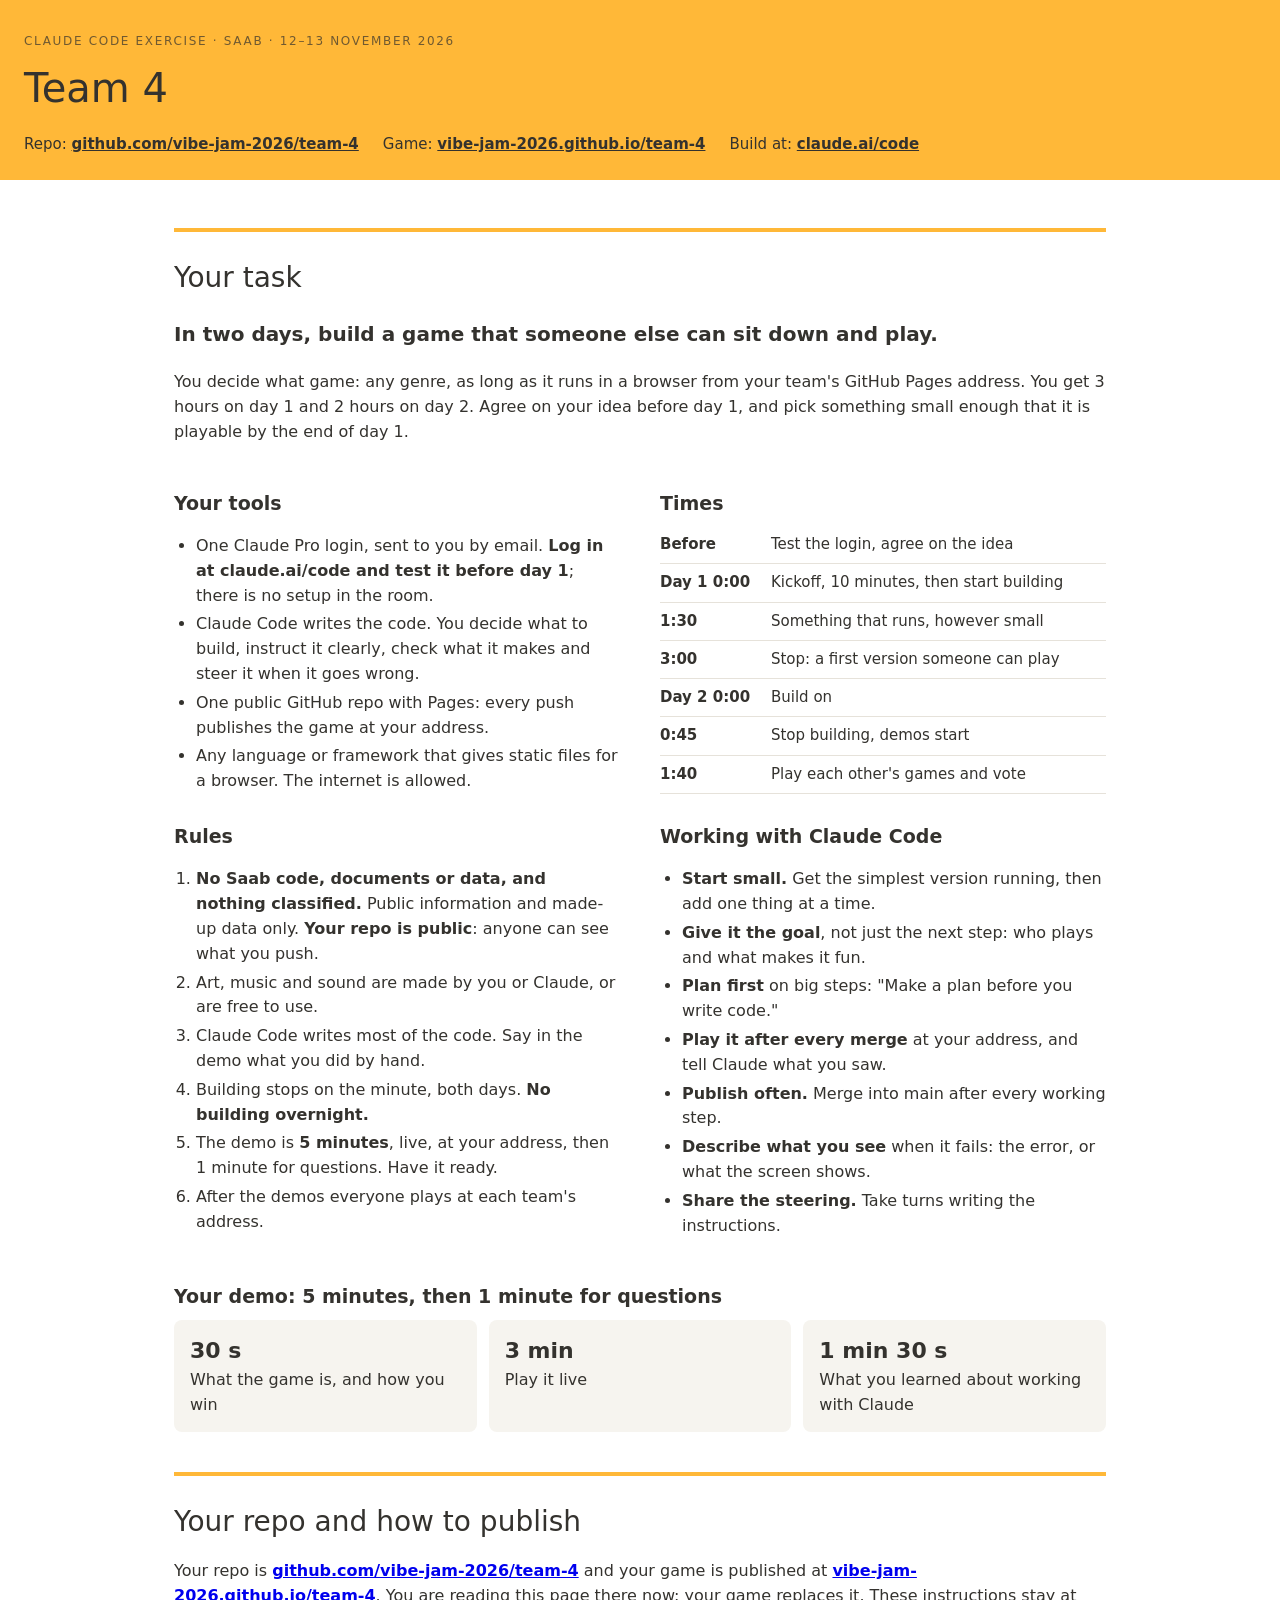
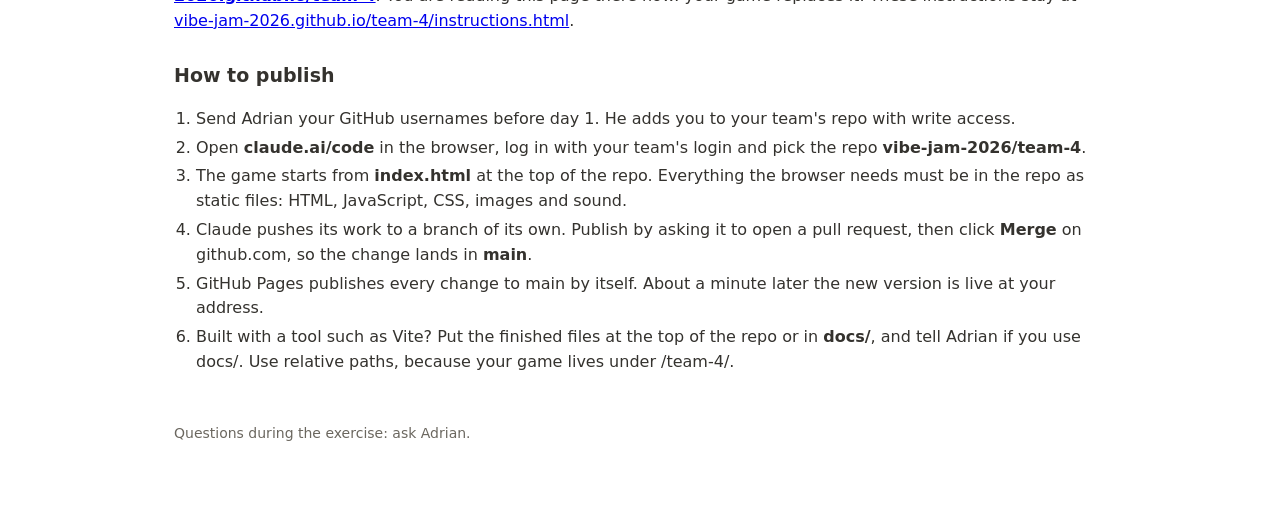
==== instructions.html @ bb950cb7 "Team instructions as the start page" ====
<!doctype html><html lang="en"><head><meta charset="utf-8"><meta name="viewport" content="width=device-width,initial-scale=1">
<title>Team 4 · Claude Code exercise</title><style>
:root { --y: #FFB838; --ink: #34322E; --mut: #6b675f; --line: #e6e2da; }
* { box-sizing: border-box; }
body { margin: 0; font: 16px/1.55 system-ui, -apple-system, "Segoe UI", sans-serif; color: var(--ink); background: #fff; }
header { background: var(--y); padding: 32px 24px 24px; }
header .k { font-size: 12px; letter-spacing: .14em; text-transform: uppercase; opacity: .7; }
header h1 { margin: 6px 0 14px; font-size: 40px; font-weight: 500; }
header .where { display: flex; flex-wrap: wrap; gap: 8px 24px; font-size: 15px; }
header a { color: inherit; font-weight: 600; }
main { max-width: 980px; margin: 0 auto; padding: 8px 24px 64px; }
h2.part { font-size: 28px; font-weight: 500; margin: 40px 0 8px; padding-top: 24px; border-top: 4px solid var(--y); }
h2 { font-size: 19px; margin: 28px 0 8px; }
h3 { font-size: 16px; margin: 0 0 6px; }
.task { font-size: 20px; }
.cols { display: grid; grid-template-columns: 1fr 1fr; gap: 0 40px; }
@media (max-width: 760px) { .cols { grid-template-columns: 1fr; } header h1 { font-size: 30px; } }
ul, ol { padding-left: 22px; } li { margin: 4px 0; }
table { border-collapse: collapse; width: 100%; font-size: 15px; }
td, th { text-align: left; padding: 7px 10px 7px 0; border-bottom: 1px solid var(--line); vertical-align: top; }
td:first-child { white-space: nowrap; }
.demo { display: grid; grid-template-columns: repeat(3, 1fr); gap: 12px; }
.demo div { background: #f6f4ef; border-radius: 8px; padding: 14px 16px; }
.demo b { display: block; font-size: 22px; }
.card { background: #f6f4ef; border-radius: 8px; padding: 14px 16px; }
footer { color: var(--mut); font-size: 14px; margin-top: 48px; }</style></head><body>
<header><div class="k">Claude Code exercise · Saab · 12–13 November 2026</div><h1>Team 4</h1>
<div class="where"><span>Repo: <a href="https://github.com/vibe-jam-2026/team-4">github.com/vibe-jam-2026/team-4</a></span><span>Game: <a href="https://vibe-jam-2026.github.io/team-4/">vibe-jam-2026.github.io/team-4</a></span><span>Build at: <a href="https://claude.ai/code">claude.ai/code</a></span></div></header>
<main>
  <h2 class="part">Your task</h2>
  <p class="task"><b>In two days, build a game that someone else can sit down and play.</b></p>
  <p>You decide what game: any genre, as long as it runs in a browser from your team's GitHub Pages address. You get 3 hours on day 1 and 2 hours on day 2. Agree on your idea before day 1, and pick something small enough that it is playable by the end of day 1.</p>

  <div class="cols">
    <div>
      <h2>Your tools</h2>
      <ul>
        <li>One Claude Pro login, sent to you by email. <b>Log in at claude.ai/code and test it before day 1</b>; there is no setup in the room.</li>
        <li>Claude Code writes the code. You decide what to build, instruct it clearly, check what it makes and steer it when it goes wrong.</li>
        <li>One public GitHub repo with Pages: every push publishes the game at your address.</li>
        <li>Any language or framework that gives static files for a browser. The internet is allowed.</li>
      </ul>
      <h2>Rules</h2>
      <ol>
        <li><b>No Saab code, documents or data, and nothing classified.</b> Public information and made-up data only. <b>Your repo is public</b>: anyone can see what you push.</li>
        <li>Art, music and sound are made by you or Claude, or are free to use.</li>
        <li>Claude Code writes most of the code. Say in the demo what you did by hand.</li>
        <li>Building stops on the minute, both days. <b>No building overnight.</b></li>
        <li>The demo is <b>5 minutes</b>, live, at your address, then 1 minute for questions. Have it ready.</li>
        <li>After the demos everyone plays at each team's address.</li>
      </ol>
    </div>
    <div>
      <h2>Times</h2>
      <table>
        <tr><td><b>Before</b></td><td style="white-space:normal;color:inherit">Test the login, agree on the idea</td></tr>
        <tr><td><b>Day 1 0:00</b></td><td style="white-space:normal;color:inherit">Kickoff, 10 minutes, then start building</td></tr>
        <tr><td><b>1:30</b></td><td style="white-space:normal;color:inherit">Something that runs, however small</td></tr>
        <tr><td><b>3:00</b></td><td style="white-space:normal;color:inherit">Stop: a first version someone can play</td></tr>
        <tr><td><b>Day 2 0:00</b></td><td style="white-space:normal;color:inherit">Build on</td></tr>
        <tr><td><b>0:45</b></td><td style="white-space:normal;color:inherit">Stop building, demos start</td></tr>
        <tr><td><b>1:40</b></td><td style="white-space:normal;color:inherit">Play each other's games and vote</td></tr>
      </table>
      <h2>Working with Claude Code</h2>
      <ul>
        <li><b>Start small.</b> Get the simplest version running, then add one thing at a time.</li>
        <li><b>Give it the goal</b>, not just the next step: who plays and what makes it fun.</li>
        <li><b>Plan first</b> on big steps: "Make a plan before you write code."</li>
        <li><b>Play it after every merge</b> at your address, and tell Claude what you saw.</li>
        <li><b>Publish often.</b> Merge into main after every working step.</li>
        <li><b>Describe what you see</b> when it fails: the error, or what the screen shows.</li>
        <li><b>Share the steering.</b> Take turns writing the instructions.</li>
      </ul>
    </div>
  </div>

  <h2>Your demo: 5 minutes, then 1 minute for questions</h2>
  <div class="demo">
    <div><b>30 s</b>What the game is, and how you win</div>
    <div><b>3 min</b>Play it live</div>
    <div><b>1 min 30 s</b>What you learned about working with Claude</div>
  </div>
  


  <h2 class="part">Your repo and how to publish</h2>
  <p>Your repo is <a href="https://github.com/vibe-jam-2026/team-4"><b>github.com/vibe-jam-2026/team-4</b></a> and your game is published at <a href="https://vibe-jam-2026.github.io/team-4/"><b>vibe-jam-2026.github.io/team-4</b></a>. You are reading this page there now: your game replaces it. These instructions stay at <a href="instructions.html">vibe-jam-2026.github.io/team-4/instructions.html</a>.</p>
  
  <h2>How to publish</h2>
  <ol>
    <li>Send Adrian your GitHub usernames before day 1. He adds you to your team's repo with write access.</li>
    <li>Open <b>claude.ai/code</b> in the browser, log in with your team's login and pick the repo <b>vibe-jam-2026/team-4</b>.</li>
    <li>The game starts from <b>index.html</b> at the top of the repo. Everything the browser needs must be in the repo as static files: HTML, JavaScript, CSS, images and sound.</li>
    <li>Claude pushes its work to a branch of its own. Publish by asking it to open a pull request, then click <b>Merge</b> on github.com, so the change lands in <b>main</b>.</li>
    <li>GitHub Pages publishes every change to main by itself. About a minute later the new version is live at your address.</li>
    <li>Built with a tool such as Vite? Put the finished files at the top of the repo or in <b>docs/</b>, and tell Adrian if you use docs/. Use relative paths, because your game lives under /team-4/.</li>
  </ol>
  
<footer>Questions during the exercise: ask Adrian.</footer></main></body></html>
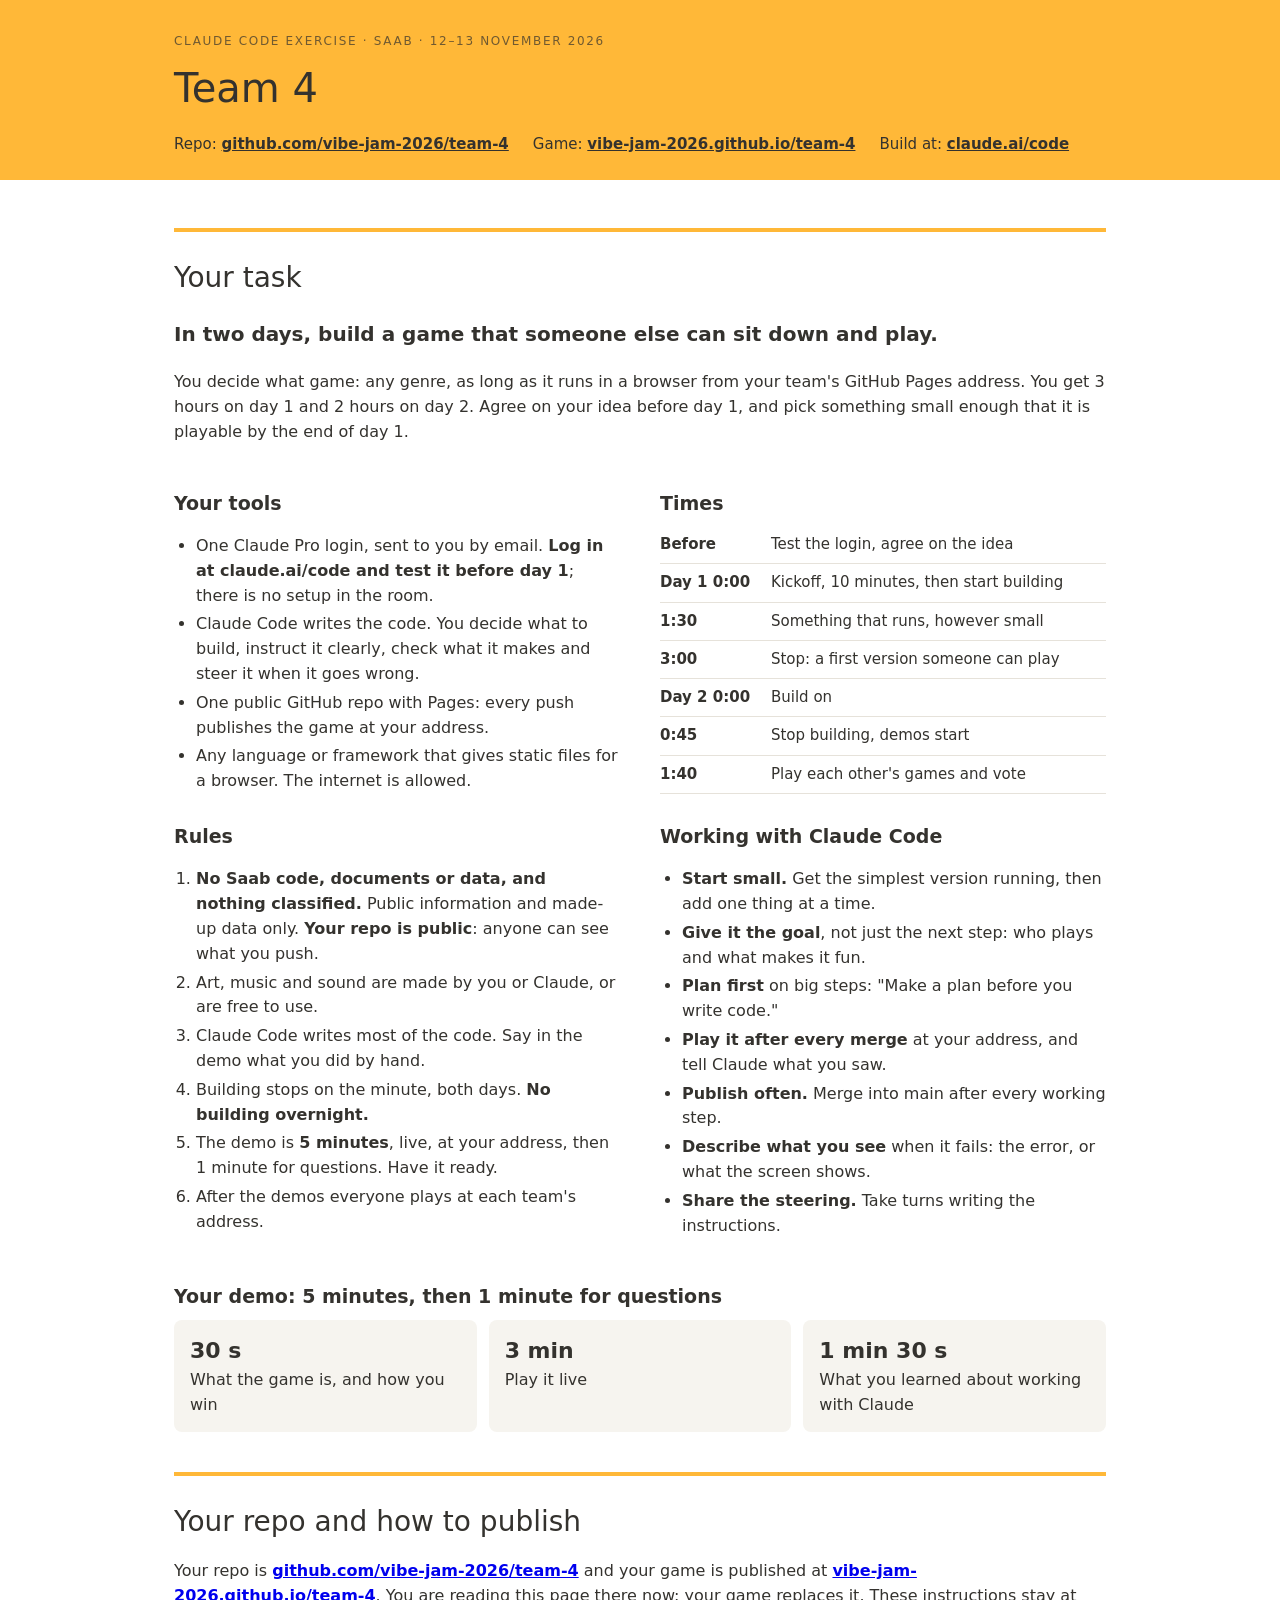
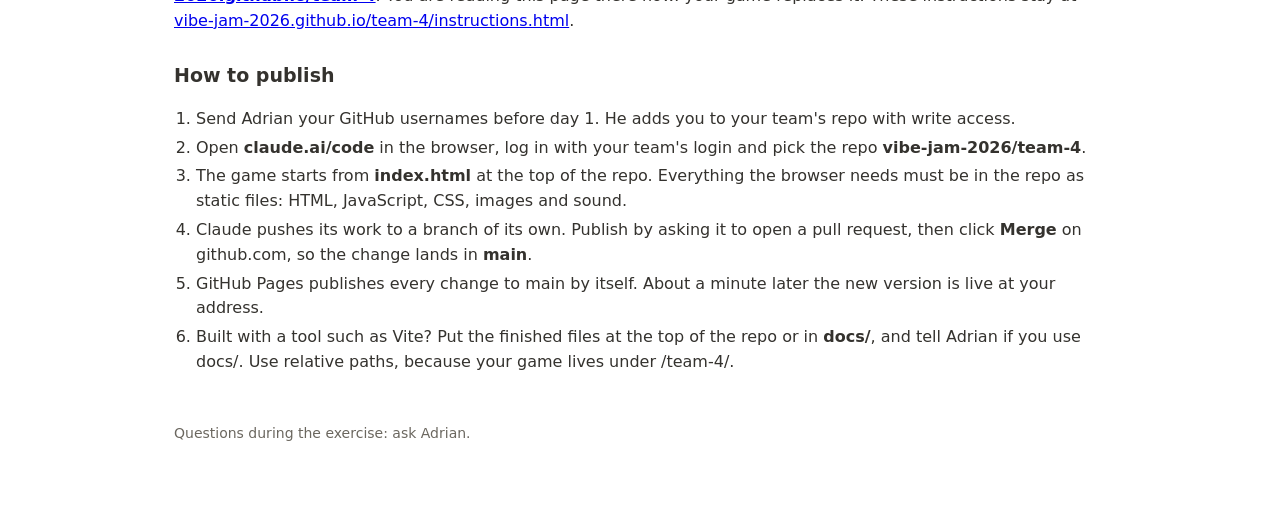
==== commit 3facaf20: "Header follows the text width" ====
--- a/instructions.html
+++ b/instructions.html
@@ -3,7 +3,8 @@
 :root { --y: #FFB838; --ink: #34322E; --mut: #6b675f; --line: #e6e2da; }
 * { box-sizing: border-box; }
 body { margin: 0; font: 16px/1.55 system-ui, -apple-system, "Segoe UI", sans-serif; color: var(--ink); background: #fff; }
-header { background: var(--y); padding: 32px 24px 24px; }
+header { background: var(--y); padding: 32px 0 24px; }
+.wrap { max-width: 980px; margin: 0 auto; padding: 0 24px; }
 header .k { font-size: 12px; letter-spacing: .14em; text-transform: uppercase; opacity: .7; }
 header h1 { margin: 6px 0 14px; font-size: 40px; font-weight: 500; }
 header .where { display: flex; flex-wrap: wrap; gap: 8px 24px; font-size: 15px; }
@@ -24,8 +25,8 @@
 .demo b { display: block; font-size: 22px; }
 .card { background: #f6f4ef; border-radius: 8px; padding: 14px 16px; }
 footer { color: var(--mut); font-size: 14px; margin-top: 48px; }</style></head><body>
-<header><div class="k">Claude Code exercise · Saab · 12–13 November 2026</div><h1>Team 4</h1>
-<div class="where"><span>Repo: <a href="https://github.com/vibe-jam-2026/team-4">github.com/vibe-jam-2026/team-4</a></span><span>Game: <a href="https://vibe-jam-2026.github.io/team-4/">vibe-jam-2026.github.io/team-4</a></span><span>Build at: <a href="https://claude.ai/code">claude.ai/code</a></span></div></header>
+<header><div class="wrap"><div class="k">Claude Code exercise · Saab · 12–13 November 2026</div><h1>Team 4</h1>
+<div class="where"><span>Repo: <a href="https://github.com/vibe-jam-2026/team-4">github.com/vibe-jam-2026/team-4</a></span><span>Game: <a href="https://vibe-jam-2026.github.io/team-4/">vibe-jam-2026.github.io/team-4</a></span><span>Build at: <a href="https://claude.ai/code">claude.ai/code</a></span></div></div></header>
 <main>
   <h2 class="part">Your task</h2>
   <p class="task"><b>In two days, build a game that someone else can sit down and play.</b></p>
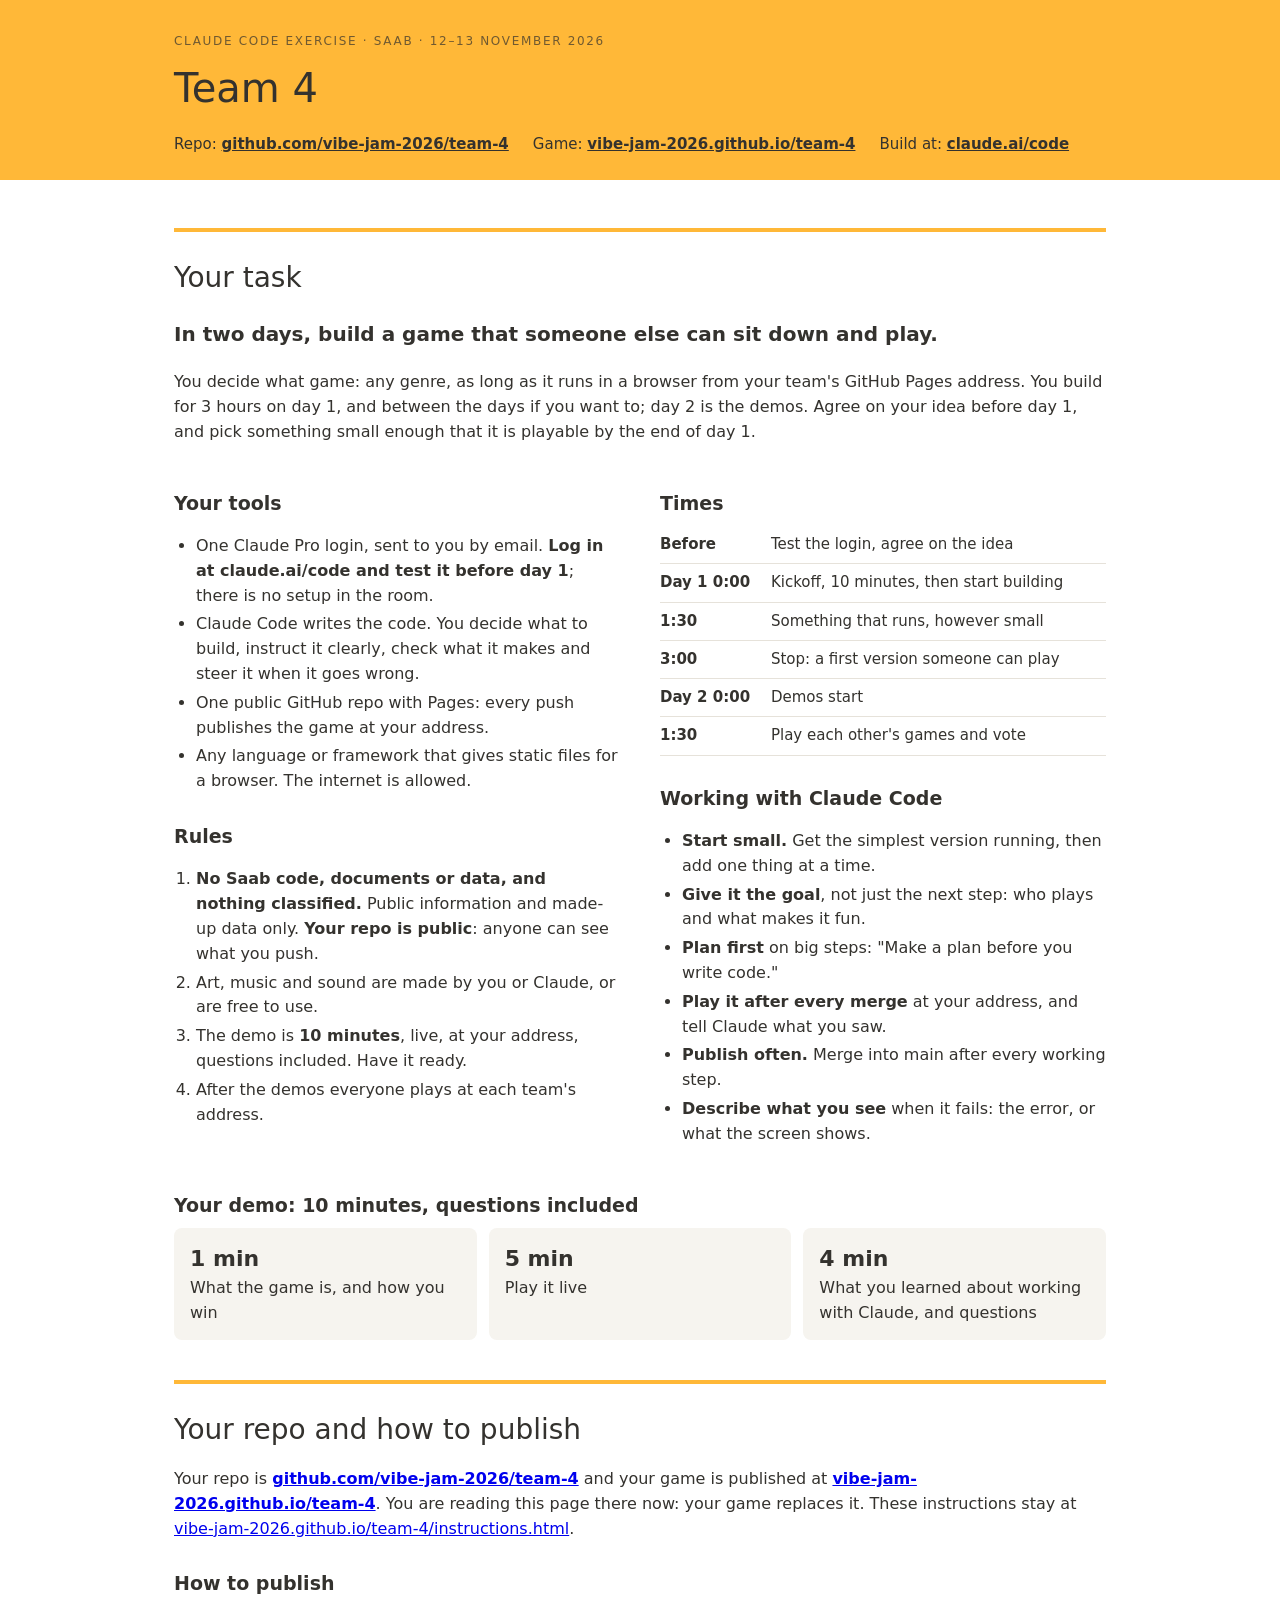
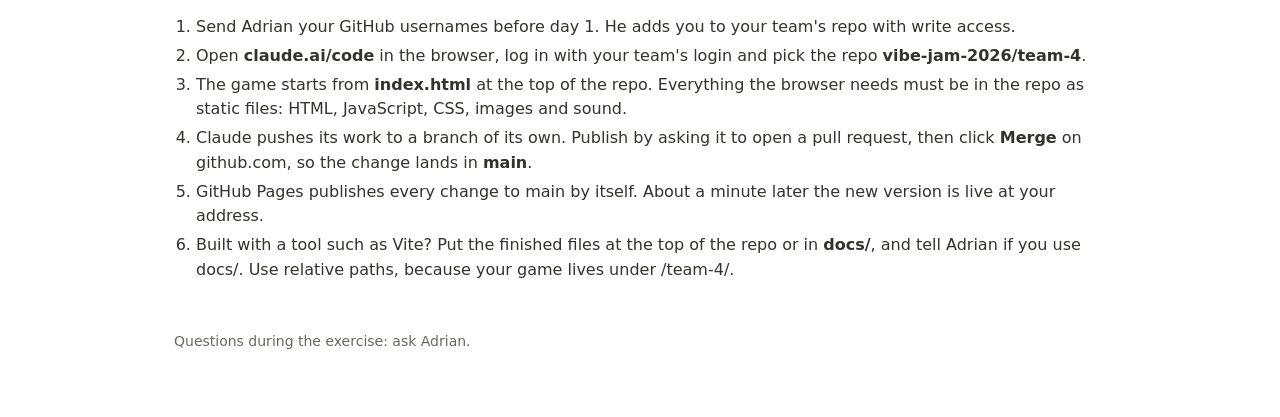
==== commit 81d71564: "10-minute demos, no overnight or by-hand rules" ====
--- a/instructions.html
+++ b/instructions.html
@@ -30,7 +30,7 @@
 <main>
   <h2 class="part">Your task</h2>
   <p class="task"><b>In two days, build a game that someone else can sit down and play.</b></p>
-  <p>You decide what game: any genre, as long as it runs in a browser from your team's GitHub Pages address. You get 3 hours on day 1 and 2 hours on day 2. Agree on your idea before day 1, and pick something small enough that it is playable by the end of day 1.</p>
+  <p>You decide what game: any genre, as long as it runs in a browser from your team's GitHub Pages address. You build for 3 hours on day 1, and between the days if you want to; day 2 is the demos. Agree on your idea before day 1, and pick something small enough that it is playable by the end of day 1.</p>
 
   <div class="cols">
     <div>
@@ -45,9 +45,7 @@
       <ol>
         <li><b>No Saab code, documents or data, and nothing classified.</b> Public information and made-up data only. <b>Your repo is public</b>: anyone can see what you push.</li>
         <li>Art, music and sound are made by you or Claude, or are free to use.</li>
-        <li>Claude Code writes most of the code. Say in the demo what you did by hand.</li>
-        <li>Building stops on the minute, both days. <b>No building overnight.</b></li>
-        <li>The demo is <b>5 minutes</b>, live, at your address, then 1 minute for questions. Have it ready.</li>
+        <li>The demo is <b>10 minutes</b>, live, at your address, questions included. Have it ready.</li>
         <li>After the demos everyone plays at each team's address.</li>
       </ol>
     </div>
@@ -58,9 +56,8 @@
         <tr><td><b>Day 1 0:00</b></td><td style="white-space:normal;color:inherit">Kickoff, 10 minutes, then start building</td></tr>
         <tr><td><b>1:30</b></td><td style="white-space:normal;color:inherit">Something that runs, however small</td></tr>
         <tr><td><b>3:00</b></td><td style="white-space:normal;color:inherit">Stop: a first version someone can play</td></tr>
-        <tr><td><b>Day 2 0:00</b></td><td style="white-space:normal;color:inherit">Build on</td></tr>
-        <tr><td><b>0:45</b></td><td style="white-space:normal;color:inherit">Stop building, demos start</td></tr>
-        <tr><td><b>1:40</b></td><td style="white-space:normal;color:inherit">Play each other's games and vote</td></tr>
+        <tr><td><b>Day 2 0:00</b></td><td style="white-space:normal;color:inherit">Demos start</td></tr>
+        <tr><td><b>1:30</b></td><td style="white-space:normal;color:inherit">Play each other's games and vote</td></tr>
       </table>
       <h2>Working with Claude Code</h2>
       <ul>
@@ -70,16 +67,15 @@
         <li><b>Play it after every merge</b> at your address, and tell Claude what you saw.</li>
         <li><b>Publish often.</b> Merge into main after every working step.</li>
         <li><b>Describe what you see</b> when it fails: the error, or what the screen shows.</li>
-        <li><b>Share the steering.</b> Take turns writing the instructions.</li>
       </ul>
     </div>
   </div>
 
-  <h2>Your demo: 5 minutes, then 1 minute for questions</h2>
+  <h2>Your demo: 10 minutes, questions included</h2>
   <div class="demo">
-    <div><b>30 s</b>What the game is, and how you win</div>
-    <div><b>3 min</b>Play it live</div>
-    <div><b>1 min 30 s</b>What you learned about working with Claude</div>
+    <div><b>1 min</b>What the game is, and how you win</div>
+    <div><b>5 min</b>Play it live</div>
+    <div><b>4 min</b>What you learned about working with Claude, and questions</div>
   </div>
   
 
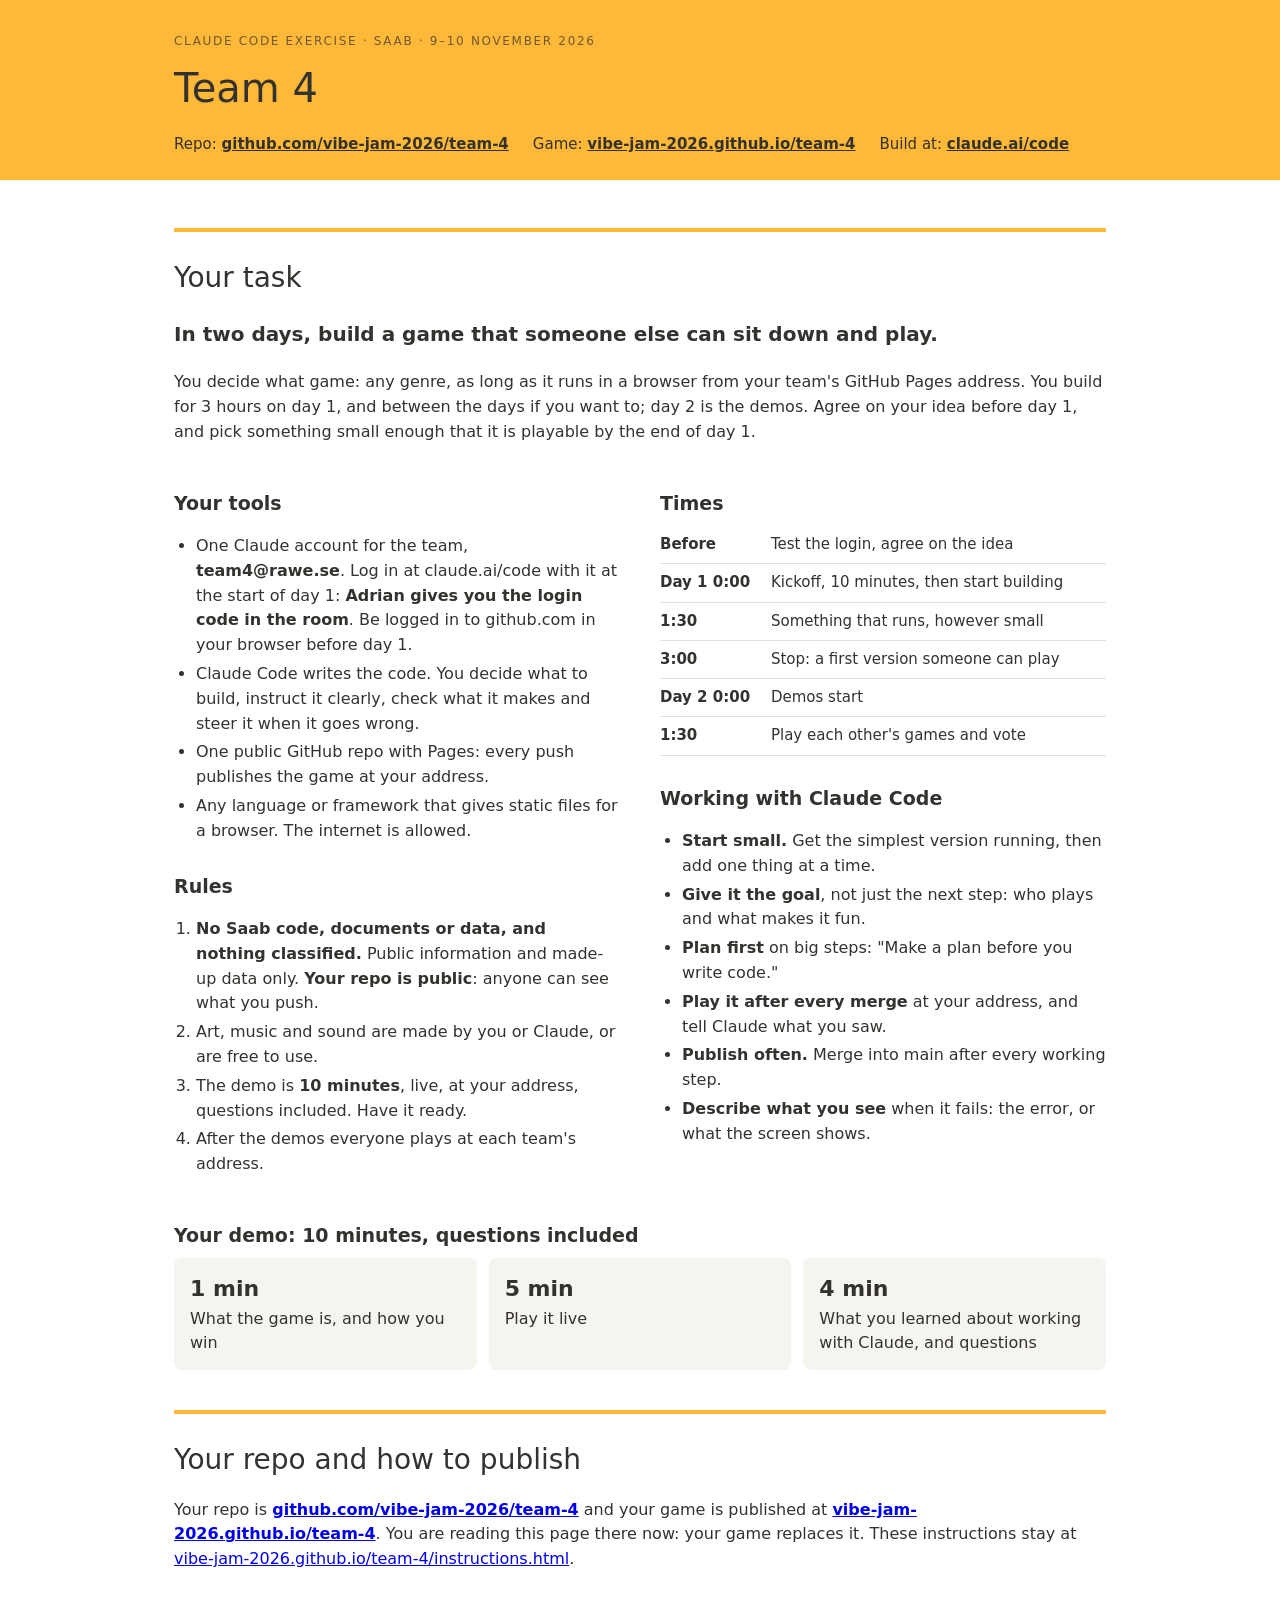
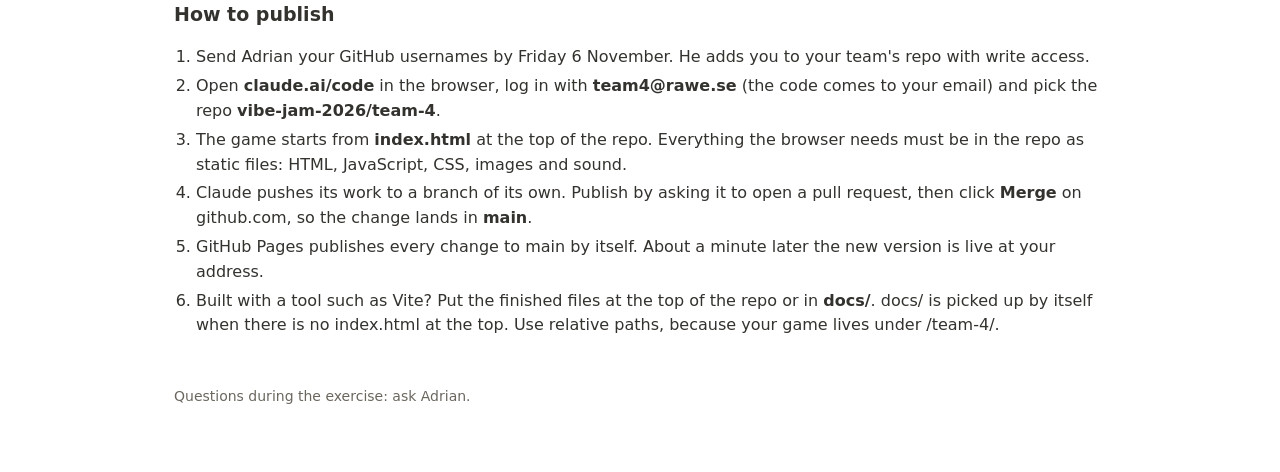
==== commit 895a690c: "Instructions: Adrian gives the Claude login code in the room" ====
--- a/instructions.html
+++ b/instructions.html
@@ -25,7 +25,7 @@
 .demo b { display: block; font-size: 22px; }
 .card { background: #f6f4ef; border-radius: 8px; padding: 14px 16px; }
 footer { color: var(--mut); font-size: 14px; margin-top: 48px; }</style></head><body>
-<header><div class="wrap"><div class="k">Claude Code exercise · Saab · 12–13 November 2026</div><h1>Team 4</h1>
+<header><div class="wrap"><div class="k">Claude Code exercise · Saab · 9–10 November 2026</div><h1>Team 4</h1>
 <div class="where"><span>Repo: <a href="https://github.com/vibe-jam-2026/team-4">github.com/vibe-jam-2026/team-4</a></span><span>Game: <a href="https://vibe-jam-2026.github.io/team-4/">vibe-jam-2026.github.io/team-4</a></span><span>Build at: <a href="https://claude.ai/code">claude.ai/code</a></span></div></div></header>
 <main>
   <h2 class="part">Your task</h2>
@@ -36,7 +36,7 @@
     <div>
       <h2>Your tools</h2>
       <ul>
-        <li>One Claude Pro login, sent to you by email. <b>Log in at claude.ai/code and test it before day 1</b>; there is no setup in the room.</li>
+        <li>One Claude account for the team, <b>team4@rawe.se</b>. Log in at claude.ai/code with it at the start of day 1: <b>Adrian gives you the login code in the room</b>. Be logged in to github.com in your browser before day 1.</li>
         <li>Claude Code writes the code. You decide what to build, instruct it clearly, check what it makes and steer it when it goes wrong.</li>
         <li>One public GitHub repo with Pages: every push publishes the game at your address.</li>
         <li>Any language or framework that gives static files for a browser. The internet is allowed.</li>
@@ -85,12 +85,12 @@
   
   <h2>How to publish</h2>
   <ol>
-    <li>Send Adrian your GitHub usernames before day 1. He adds you to your team's repo with write access.</li>
-    <li>Open <b>claude.ai/code</b> in the browser, log in with your team's login and pick the repo <b>vibe-jam-2026/team-4</b>.</li>
+    <li>Send Adrian your GitHub usernames by Friday 6 November. He adds you to your team's repo with write access.</li>
+    <li>Open <b>claude.ai/code</b> in the browser, log in with <b>team4@rawe.se</b> (the code comes to your email) and pick the repo <b>vibe-jam-2026/team-4</b>.</li>
     <li>The game starts from <b>index.html</b> at the top of the repo. Everything the browser needs must be in the repo as static files: HTML, JavaScript, CSS, images and sound.</li>
     <li>Claude pushes its work to a branch of its own. Publish by asking it to open a pull request, then click <b>Merge</b> on github.com, so the change lands in <b>main</b>.</li>
     <li>GitHub Pages publishes every change to main by itself. About a minute later the new version is live at your address.</li>
-    <li>Built with a tool such as Vite? Put the finished files at the top of the repo or in <b>docs/</b>, and tell Adrian if you use docs/. Use relative paths, because your game lives under /team-4/.</li>
+    <li>Built with a tool such as Vite? Put the finished files at the top of the repo or in <b>docs/</b>. docs/ is picked up by itself when there is no index.html at the top. Use relative paths, because your game lives under /team-4/.</li>
   </ol>
   
 <footer>Questions during the exercise: ask Adrian.</footer></main></body></html>
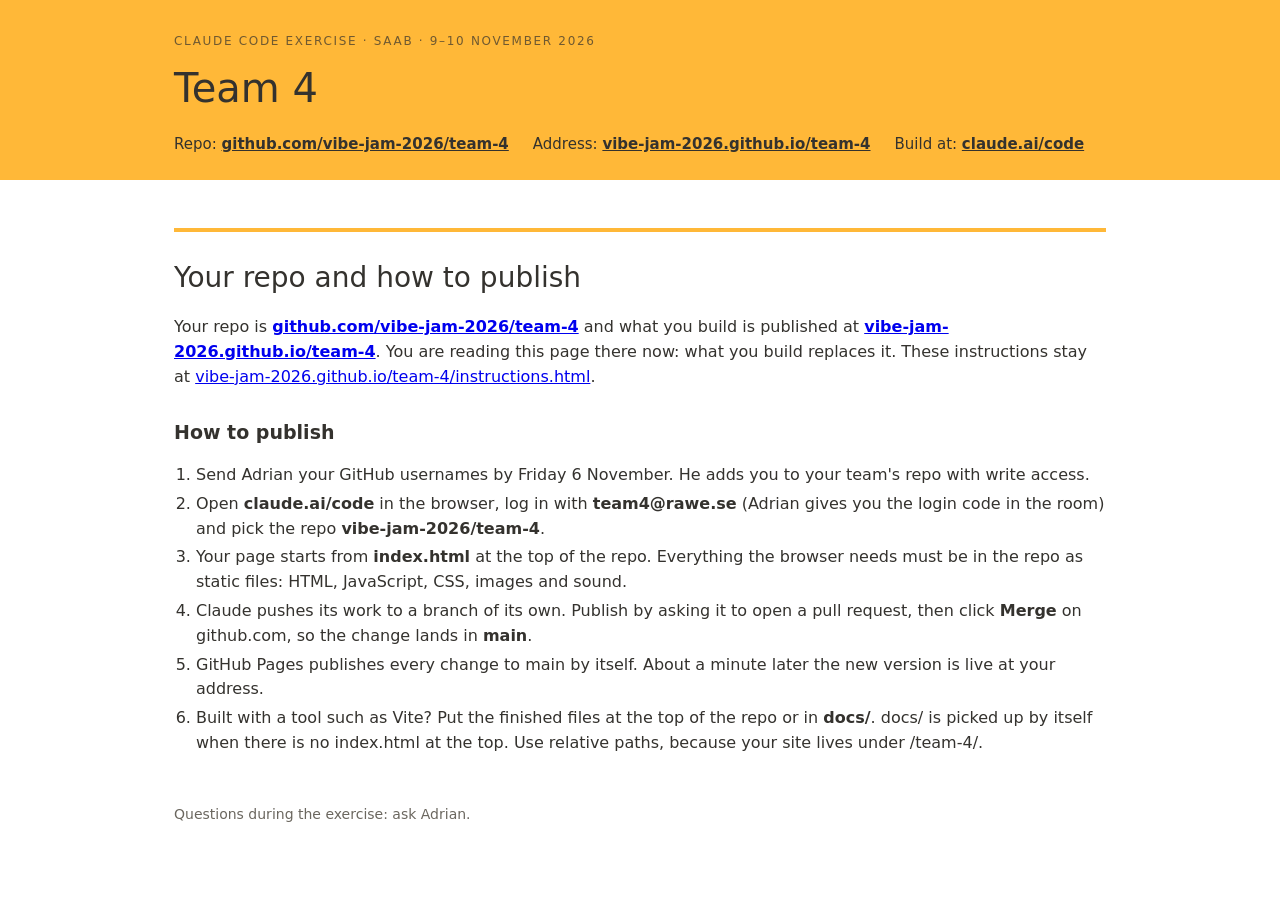
==== commit 42f6fdd4: "Instructions: how to reach and publish the repo; login code given in the room" ====
--- a/instructions.html
+++ b/instructions.html
@@ -26,71 +26,19 @@
 .card { background: #f6f4ef; border-radius: 8px; padding: 14px 16px; }
 footer { color: var(--mut); font-size: 14px; margin-top: 48px; }</style></head><body>
 <header><div class="wrap"><div class="k">Claude Code exercise · Saab · 9–10 November 2026</div><h1>Team 4</h1>
-<div class="where"><span>Repo: <a href="https://github.com/vibe-jam-2026/team-4">github.com/vibe-jam-2026/team-4</a></span><span>Game: <a href="https://vibe-jam-2026.github.io/team-4/">vibe-jam-2026.github.io/team-4</a></span><span>Build at: <a href="https://claude.ai/code">claude.ai/code</a></span></div></div></header>
+<div class="where"><span>Repo: <a href="https://github.com/vibe-jam-2026/team-4">github.com/vibe-jam-2026/team-4</a></span><span>Address: <a href="https://vibe-jam-2026.github.io/team-4/">vibe-jam-2026.github.io/team-4</a></span><span>Build at: <a href="https://claude.ai/code">claude.ai/code</a></span></div></div></header>
 <main>
-  <h2 class="part">Your task</h2>
-  <p class="task"><b>In two days, build a game that someone else can sit down and play.</b></p>
-  <p>You decide what game: any genre, as long as it runs in a browser from your team's GitHub Pages address. You build for 3 hours on day 1, and between the days if you want to; day 2 is the demos. Agree on your idea before day 1, and pick something small enough that it is playable by the end of day 1.</p>
-
-  <div class="cols">
-    <div>
-      <h2>Your tools</h2>
-      <ul>
-        <li>One Claude account for the team, <b>team4@rawe.se</b>. Log in at claude.ai/code with it at the start of day 1: <b>Adrian gives you the login code in the room</b>. Be logged in to github.com in your browser before day 1.</li>
-        <li>Claude Code writes the code. You decide what to build, instruct it clearly, check what it makes and steer it when it goes wrong.</li>
-        <li>One public GitHub repo with Pages: every push publishes the game at your address.</li>
-        <li>Any language or framework that gives static files for a browser. The internet is allowed.</li>
-      </ul>
-      <h2>Rules</h2>
-      <ol>
-        <li><b>No Saab code, documents or data, and nothing classified.</b> Public information and made-up data only. <b>Your repo is public</b>: anyone can see what you push.</li>
-        <li>Art, music and sound are made by you or Claude, or are free to use.</li>
-        <li>The demo is <b>10 minutes</b>, live, at your address, questions included. Have it ready.</li>
-        <li>After the demos everyone plays at each team's address.</li>
-      </ol>
-    </div>
-    <div>
-      <h2>Times</h2>
-      <table>
-        <tr><td><b>Before</b></td><td style="white-space:normal;color:inherit">Test the login, agree on the idea</td></tr>
-        <tr><td><b>Day 1 0:00</b></td><td style="white-space:normal;color:inherit">Kickoff, 10 minutes, then start building</td></tr>
-        <tr><td><b>1:30</b></td><td style="white-space:normal;color:inherit">Something that runs, however small</td></tr>
-        <tr><td><b>3:00</b></td><td style="white-space:normal;color:inherit">Stop: a first version someone can play</td></tr>
-        <tr><td><b>Day 2 0:00</b></td><td style="white-space:normal;color:inherit">Demos start</td></tr>
-        <tr><td><b>1:30</b></td><td style="white-space:normal;color:inherit">Play each other's games and vote</td></tr>
-      </table>
-      <h2>Working with Claude Code</h2>
-      <ul>
-        <li><b>Start small.</b> Get the simplest version running, then add one thing at a time.</li>
-        <li><b>Give it the goal</b>, not just the next step: who plays and what makes it fun.</li>
-        <li><b>Plan first</b> on big steps: "Make a plan before you write code."</li>
-        <li><b>Play it after every merge</b> at your address, and tell Claude what you saw.</li>
-        <li><b>Publish often.</b> Merge into main after every working step.</li>
-        <li><b>Describe what you see</b> when it fails: the error, or what the screen shows.</li>
-      </ul>
-    </div>
-  </div>
-
-  <h2>Your demo: 10 minutes, questions included</h2>
-  <div class="demo">
-    <div><b>1 min</b>What the game is, and how you win</div>
-    <div><b>5 min</b>Play it live</div>
-    <div><b>4 min</b>What you learned about working with Claude, and questions</div>
-  </div>
-  
-
-
   <h2 class="part">Your repo and how to publish</h2>
-  <p>Your repo is <a href="https://github.com/vibe-jam-2026/team-4"><b>github.com/vibe-jam-2026/team-4</b></a> and your game is published at <a href="https://vibe-jam-2026.github.io/team-4/"><b>vibe-jam-2026.github.io/team-4</b></a>. You are reading this page there now: your game replaces it. These instructions stay at <a href="instructions.html">vibe-jam-2026.github.io/team-4/instructions.html</a>.</p>
+  <p>Your repo is <a href="https://github.com/vibe-jam-2026/team-4"><b>github.com/vibe-jam-2026/team-4</b></a> and what you build is published at <a href="https://vibe-jam-2026.github.io/team-4/"><b>vibe-jam-2026.github.io/team-4</b></a>. You are reading this page there now: what you build replaces it. These instructions stay at <a href="instructions.html">vibe-jam-2026.github.io/team-4/instructions.html</a>.</p>
   
   <h2>How to publish</h2>
   <ol>
     <li>Send Adrian your GitHub usernames by Friday 6 November. He adds you to your team's repo with write access.</li>
-    <li>Open <b>claude.ai/code</b> in the browser, log in with <b>team4@rawe.se</b> (the code comes to your email) and pick the repo <b>vibe-jam-2026/team-4</b>.</li>
-    <li>The game starts from <b>index.html</b> at the top of the repo. Everything the browser needs must be in the repo as static files: HTML, JavaScript, CSS, images and sound.</li>
+    <li>Open <b>claude.ai/code</b> in the browser, log in with <b>team4@rawe.se</b> (Adrian gives you the login code in the room) and pick the repo <b>vibe-jam-2026/team-4</b>.</li>
+    <li>Your page starts from <b>index.html</b> at the top of the repo. Everything the browser needs must be in the repo as static files: HTML, JavaScript, CSS, images and sound.</li>
     <li>Claude pushes its work to a branch of its own. Publish by asking it to open a pull request, then click <b>Merge</b> on github.com, so the change lands in <b>main</b>.</li>
     <li>GitHub Pages publishes every change to main by itself. About a minute later the new version is live at your address.</li>
-    <li>Built with a tool such as Vite? Put the finished files at the top of the repo or in <b>docs/</b>. docs/ is picked up by itself when there is no index.html at the top. Use relative paths, because your game lives under /team-4/.</li>
+    <li>Built with a tool such as Vite? Put the finished files at the top of the repo or in <b>docs/</b>. docs/ is picked up by itself when there is no index.html at the top. Use relative paths, because your site lives under /team-4/.</li>
   </ol>
   
 <footer>Questions during the exercise: ask Adrian.</footer></main></body></html>
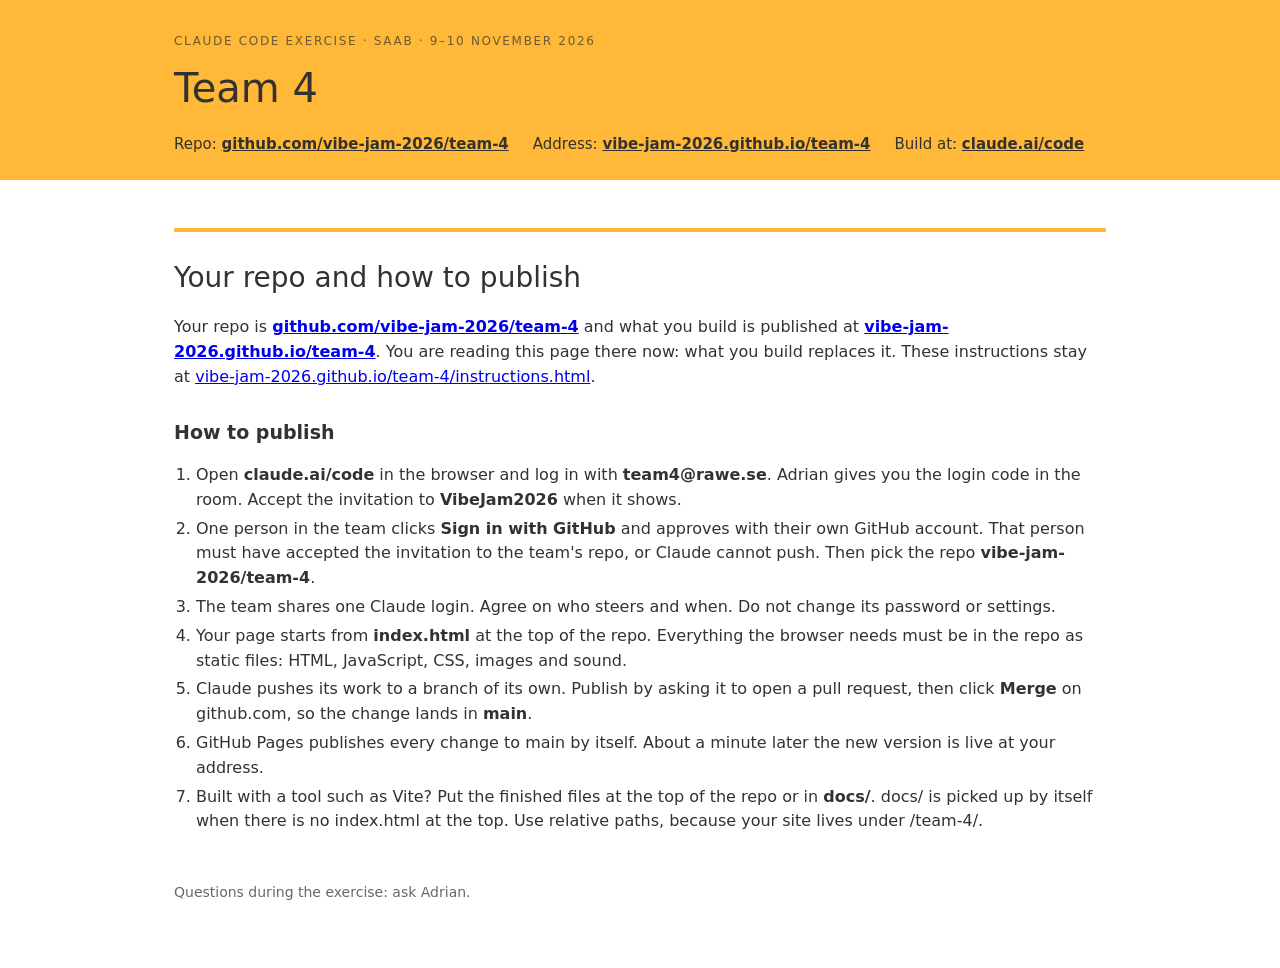
==== commit a46a4b2c: "Instructions: the VibeJam2026 invite, GitHub sign-in and one shared login; no stale username deadlin" ====
--- a/instructions.html
+++ b/instructions.html
@@ -33,8 +33,9 @@
   
   <h2>How to publish</h2>
   <ol>
-    <li>Send Adrian your GitHub usernames by Friday 6 November. He adds you to your team's repo with write access.</li>
-    <li>Open <b>claude.ai/code</b> in the browser, log in with <b>team4@rawe.se</b> (Adrian gives you the login code in the room) and pick the repo <b>vibe-jam-2026/team-4</b>.</li>
+    <li>Open <b>claude.ai/code</b> in the browser and log in with <b>team4@rawe.se</b>. Adrian gives you the login code in the room. Accept the invitation to <b>VibeJam2026</b> when it shows.</li>
+    <li>One person in the team clicks <b>Sign in with GitHub</b> and approves with their own GitHub account. That person must have accepted the invitation to the team's repo, or Claude cannot push. Then pick the repo <b>vibe-jam-2026/team-4</b>.</li>
+    <li>The team shares one Claude login. Agree on who steers and when. Do not change its password or settings.</li>
     <li>Your page starts from <b>index.html</b> at the top of the repo. Everything the browser needs must be in the repo as static files: HTML, JavaScript, CSS, images and sound.</li>
     <li>Claude pushes its work to a branch of its own. Publish by asking it to open a pull request, then click <b>Merge</b> on github.com, so the change lands in <b>main</b>.</li>
     <li>GitHub Pages publishes every change to main by itself. About a minute later the new version is live at your address.</li>
